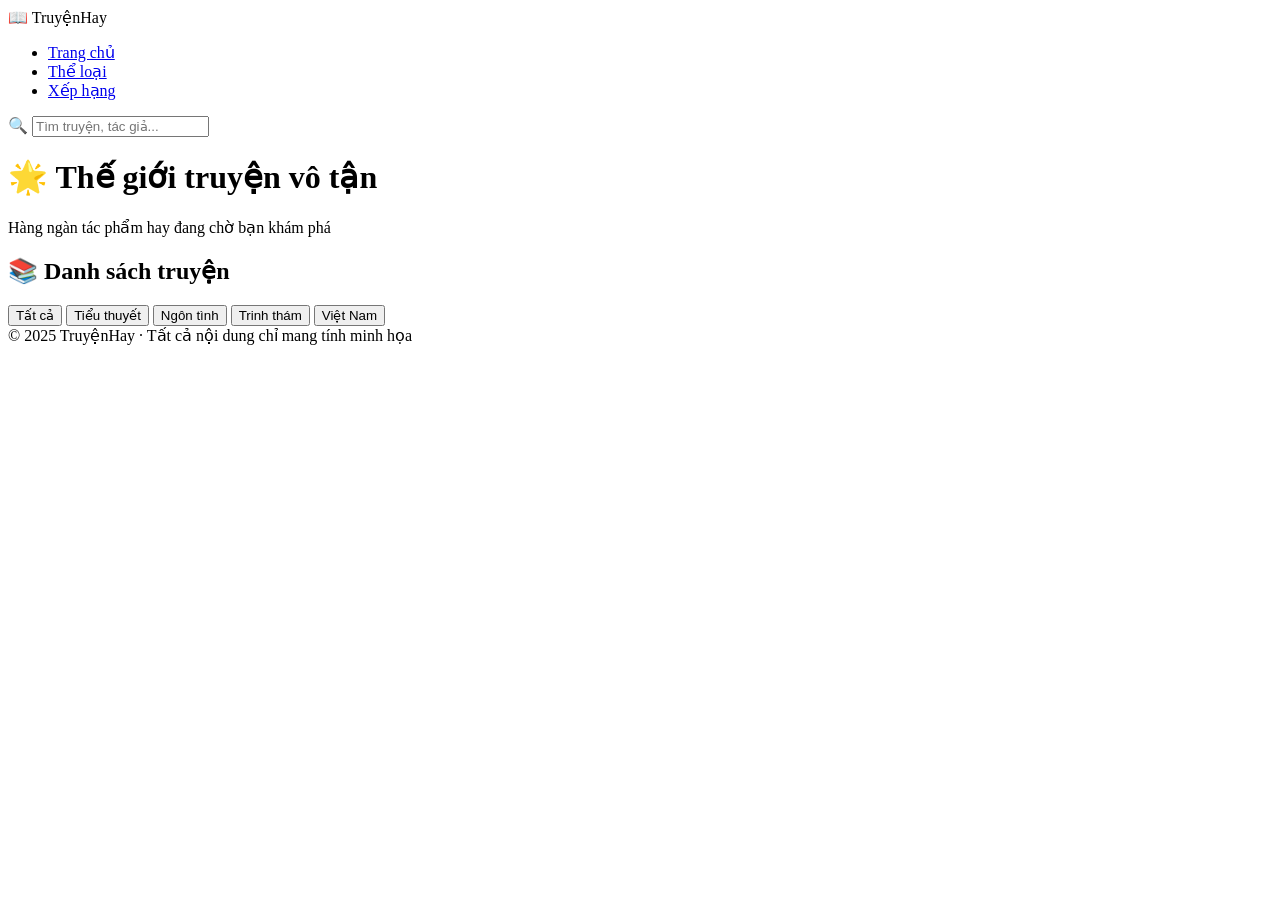
==== index.html @ 7a050a7c "Add files via upload" ====
<!DOCTYPE html>
<html lang="vi">
<head>
  <meta charset="UTF-8">
  <meta name="viewport" content="width=device-width, initial-scale=1.0">
  <title>TruyệnHay - Đọc truyện online</title>

  <!-- Liên kết file CSS -->
  <link rel="stylesheet" href="css/style.css">
</head>
<body>

  <!-- ===== NAVBAR ===== -->
  <nav class="navbar">
    <div class="logo">📖 TruyệnHay</div>

    <ul class="nav-links">
      <li><a href="index.html">Trang chủ</a></li>
      <li><a href="#">Thể loại</a></li>
      <li><a href="#">Xếp hạng</a></li>
    </ul>

    <!-- Thanh tìm kiếm -->
    <div class="search-bar">
      <span>🔍</span>
      <input type="text" id="search-input" placeholder="Tìm truyện, tác giả...">
    </div>
  </nav>

  <!-- ===== BANNER ===== -->
  <div class="hero">
    <h1>🌟 Thế giới truyện vô tận</h1>
    <p>Hàng ngàn tác phẩm hay đang chờ bạn khám phá</p>
  </div>

  <!-- ===== NỘI DUNG CHÍNH ===== -->
  <div class="container">

    <!-- Nút lọc thể loại -->
    <div class="section-header">
      <h2>📚 Danh sách truyện</h2>
    </div>

    <div class="filter-bar">
      <!-- data-loai dùng để JS nhận biết lọc theo loại nào -->
      <button class="filter-btn active" data-loai="tat-ca">Tất cả</button>
      <button class="filter-btn" data-loai="tieu-thuyet">Tiểu thuyết</button>
      <button class="filter-btn" data-loai="ngon-tinh">Ngôn tình</button>
      <button class="filter-btn" data-loai="trinh-tham">Trinh thám</button>
      <button class="filter-btn" data-loai="viet-nam">Việt Nam</button>
    </div>

    <!-- JS sẽ tự động điền thẻ truyện vào đây -->
    <div class="story-grid" id="story-grid"></div>

  </div>

  <!-- ===== FOOTER ===== -->
  <footer>
    © 2025 TruyệnHay · Tất cả nội dung chỉ mang tính minh họa
  </footer>

  <!-- Liên kết JS — đặt cuối body để HTML load trước -->
  <script src="js/data.js"></script>
  <script src="js/home.js"></script>

</body>
</html>
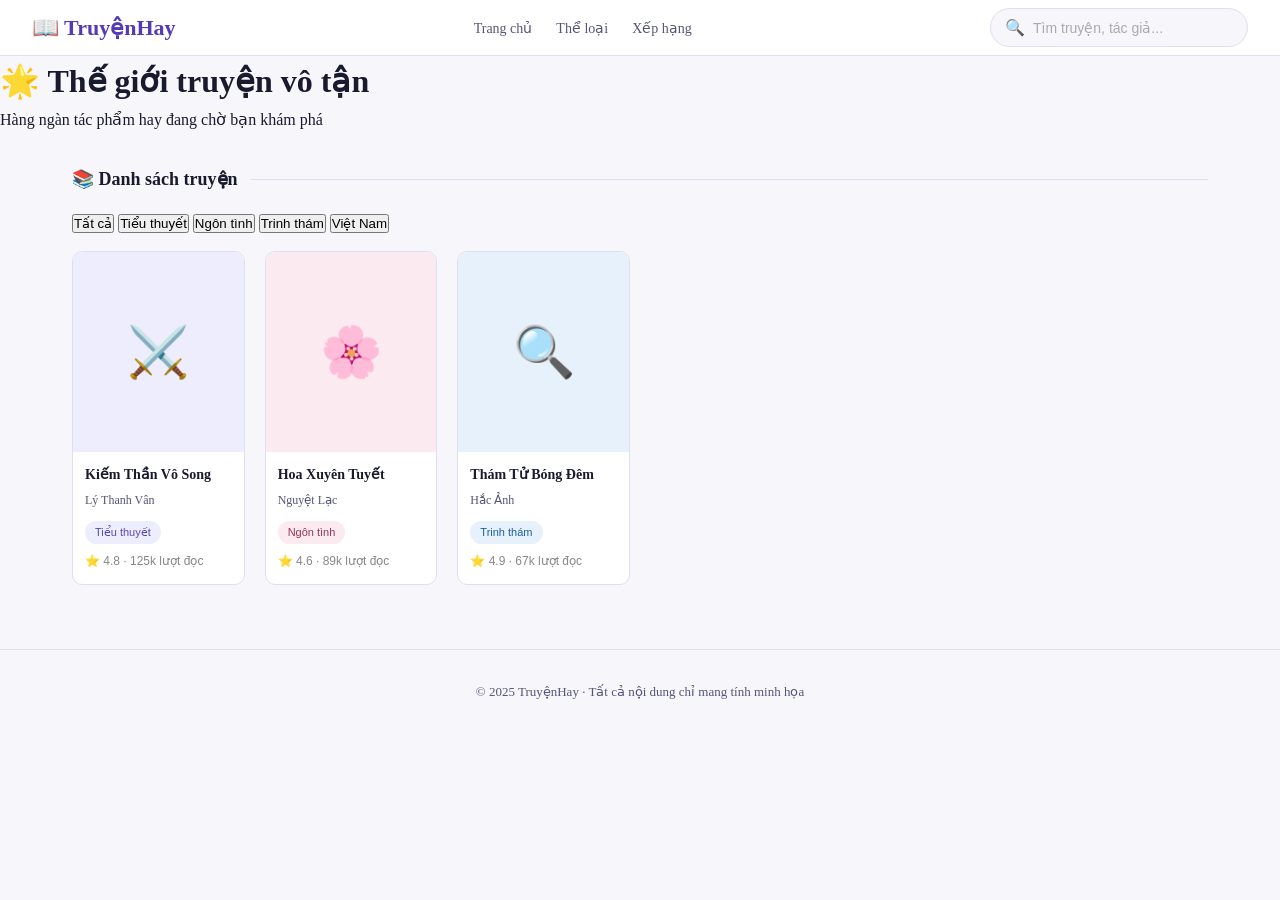
==== commit b3b1e320: "Update index.html" ====
--- a/index.html
+++ b/index.html
@@ -5,12 +5,10 @@
   <meta name="viewport" content="width=device-width, initial-scale=1.0">
   <title>TruyệnHay - Đọc truyện online</title>
 
-  <!-- Liên kết file CSS -->
   <link rel="stylesheet" href="css/style.css">
 </head>
 <body>
 
-  <!-- ===== NAVBAR ===== -->
   <nav class="navbar">
     <div class="logo">📖 TruyệnHay</div>
 
@@ -20,29 +18,30 @@
       <li><a href="#">Xếp hạng</a></li>
     </ul>
 
-    <!-- Thanh tìm kiếm -->
     <div class="search-bar">
       <span>🔍</span>
       <input type="text" id="search-input" placeholder="Tìm truyện, tác giả...">
     </div>
   </nav>
 
-  <!-- ===== BANNER ===== -->
   <div class="hero">
     <h1>🌟 Thế giới truyện vô tận</h1>
     <p>Hàng ngàn tác phẩm hay đang chờ bạn khám phá</p>
   </div>
 
-  <!-- ===== NỘI DUNG CHÍNH ===== -->
   <div class="container">
 
-    <!-- Nút lọc thể loại -->
+    <div id="khu-vuc-lich-su" style="display: none; margin-bottom: 3rem; padding-bottom: 1.5rem; border-bottom: 2px dashed var(--mau-vien, #e0dff0);">
+      <div class="section-header">
+        <h2>⏱️ Truyện bạn vừa đọc</h2>
+      </div>
+      <div class="story-grid" id="history-grid"></div>
+    </div>
     <div class="section-header">
       <h2>📚 Danh sách truyện</h2>
     </div>
 
     <div class="filter-bar">
-      <!-- data-loai dùng để JS nhận biết lọc theo loại nào -->
       <button class="filter-btn active" data-loai="tat-ca">Tất cả</button>
       <button class="filter-btn" data-loai="tieu-thuyet">Tiểu thuyết</button>
       <button class="filter-btn" data-loai="ngon-tinh">Ngôn tình</button>
@@ -50,17 +49,14 @@
       <button class="filter-btn" data-loai="viet-nam">Việt Nam</button>
     </div>
 
-    <!-- JS sẽ tự động điền thẻ truyện vào đây -->
     <div class="story-grid" id="story-grid"></div>
 
   </div>
 
-  <!-- ===== FOOTER ===== -->
   <footer>
     © 2025 TruyệnHay · Tất cả nội dung chỉ mang tính minh họa
   </footer>
 
-  <!-- Liên kết JS — đặt cuối body để HTML load trước -->
   <script src="js/data.js"></script>
   <script src="js/home.js"></script>
 
--- a/css/style.css
+++ b/css/style.css
@@ -0,0 +1,227 @@
+/* ===== RESET & BIẾN MÀU ===== */
+* {
+  margin: 0;
+  padding: 0;
+  box-sizing: border-box;
+}
+
+:root {
+  --mau-chinh: #533AB7;        /* Tím chính */
+  --mau-chinh-nhat: #EEEDFE;   /* Tím nhạt nền */
+  --mau-chu: #1a1a2e;          /* Màu chữ đậm */
+  --mau-phu: #555577;          /* Màu chữ phụ */
+  --mau-nen: #f7f6fb;          /* Nền trang */
+  --mau-vien: #e0dff0;         /* Màu viền */
+  --border-r: 10px;            /* Bo góc */
+}
+
+body {
+  font-family: 'Georgia', serif;
+  background-color: var(--mau-nen);
+  color: var(--mau-chu);
+  line-height: 1.6;
+}
+
+a {
+  text-decoration: none;
+  color: inherit;
+}
+
+/* ===== NAVBAR ===== */
+.navbar {
+  background: white;
+  border-bottom: 1px solid var(--mau-vien);
+  padding: 0 2rem;
+  height: 56px;
+  display: flex;
+  align-items: center;
+  justify-content: space-between;
+  position: sticky;           /* Dính trên đầu khi cuộn */
+  top: 0;
+  z-index: 100;
+}
+
+.navbar .logo {
+  font-size: 22px;
+  font-weight: bold;
+  color: var(--mau-chinh);
+}
+
+.navbar .nav-links {
+  display: flex;
+  gap: 1.5rem;
+  list-style: none;
+}
+
+.navbar .nav-links a {
+  font-size: 14px;
+  color: var(--mau-phu);
+  transition: color 0.2s;
+}
+
+.navbar .nav-links a:hover {
+  color: var(--mau-chinh);
+}
+
+/* ===== THANH TÌM KIẾM ===== */
+.search-bar {
+  display: flex;
+  align-items: center;
+  background: var(--mau-nen);
+  border: 1px solid var(--mau-vien);
+  border-radius: 20px;
+  padding: 6px 14px;
+  gap: 8px;
+}
+
+.search-bar input {
+  border: none;
+  background: transparent;
+  outline: none;
+  font-size: 14px;
+  width: 200px;
+}
+
+.search-bar input::placeholder {
+  color: #aaa;
+}
+
+/* ===== LƯỚI TRUYỆN ===== */
+.story-grid {
+  display: grid;
+  /* Tự động tạo cột, mỗi cột tối thiểu 160px */
+  grid-template-columns: repeat(auto-fill, minmax(160px, 1fr));
+  gap: 20px;
+  padding: 1rem 0;
+}
+
+/* ===== THẺ TRUYỆN ===== */
+.story-card {
+  background: white;
+  border: 1px solid var(--mau-vien);
+  border-radius: var(--border-r);
+  overflow: hidden;
+  cursor: pointer;
+  transition: transform 0.2s, box-shadow 0.2s;
+}
+
+.story-card:hover {
+  transform: translateY(-5px);
+  box-shadow: 0 8px 24px rgba(83, 58, 183, 0.15);
+}
+
+.story-card .cover {
+  width: 100%;
+  height: 200px;
+  object-fit: cover;       /* Ảnh bìa không bị méo */
+  display: block;
+}
+
+/* Dùng khi không có ảnh — hiện emoji thay thế */
+.story-card .cover-placeholder {
+  width: 100%;
+  height: 200px;
+  display: flex;
+  align-items: center;
+  justify-content: center;
+  font-size: 50px;
+  background: var(--mau-chinh-nhat);
+}
+
+.story-card .card-info {
+  padding: 12px;
+}
+
+.story-card .card-title {
+  font-size: 14px;
+  font-weight: bold;
+  margin-bottom: 4px;
+  /* Giới hạn 2 dòng, thêm "..." nếu dài hơn */
+  display: -webkit-box;
+  -webkit-line-clamp: 2;
+  -webkit-box-orient: vertical;
+  overflow: hidden;
+}
+
+.story-card .card-author {
+  font-size: 12px;
+  color: var(--mau-phu);
+  margin-bottom: 8px;
+}
+
+/* ===== NHÃN THỂ LOẠI (BADGE) ===== */
+.badge {
+  display: inline-block;
+  font-size: 11px;
+  padding: 3px 10px;
+  border-radius: 20px;
+  font-family: sans-serif;
+}
+
+.badge-tieu-thuyet { background: #EEEDFE; color: #534AB7; }
+.badge-ngon-tinh   { background: #FBEAF0; color: #993356; }
+.badge-trinh-tham  { background: #E6F1FB; color: #185FA5; }
+.badge-viet-nam    { background: #EAF3DE; color: #3B6D11; }
+
+/* ===== TIÊU ĐỀ PHẦN ===== */
+.section-header {
+  display: flex;
+  align-items: center;
+  gap: 12px;
+  margin: 2rem 0 1rem;
+}
+
+.section-header h2 {
+  font-size: 18px;
+  white-space: nowrap;
+}
+
+/* Đường kẻ ngang sau tiêu đề */
+.section-header::after {
+  content: '';
+  flex: 1;
+  height: 1px;
+  background: var(--mau-vien);
+}
+
+/* ===== NÚT BẤM CHUNG ===== */
+.btn {
+  display: inline-block;
+  padding: 10px 24px;
+  border-radius: 8px;
+  border: none;
+  cursor: pointer;
+  font-size: 14px;
+  font-family: 'Georgia', serif;
+  transition: opacity 0.2s;
+}
+
+.btn:hover { opacity: 0.85; }
+
+.btn-primary {
+  background: var(--mau-chinh);
+  color: white;
+}
+
+.btn-outline {
+  background: transparent;
+  border: 1px solid var(--mau-chinh);
+  color: var(--mau-chinh);
+}
+
+/* ===== CONTAINER CHÍNH ===== */
+.container {
+  max-width: 1200px;
+  margin: 0 auto;
+  padding: 0 2rem;
+}
+
+/* ===== FOOTER ===== */
+footer {
+  text-align: center;
+  padding: 2rem;
+  color: var(--mau-phu);
+  font-size: 13px;
+  border-top: 1px solid var(--mau-vien);
+  margin-top: 3rem;
+}
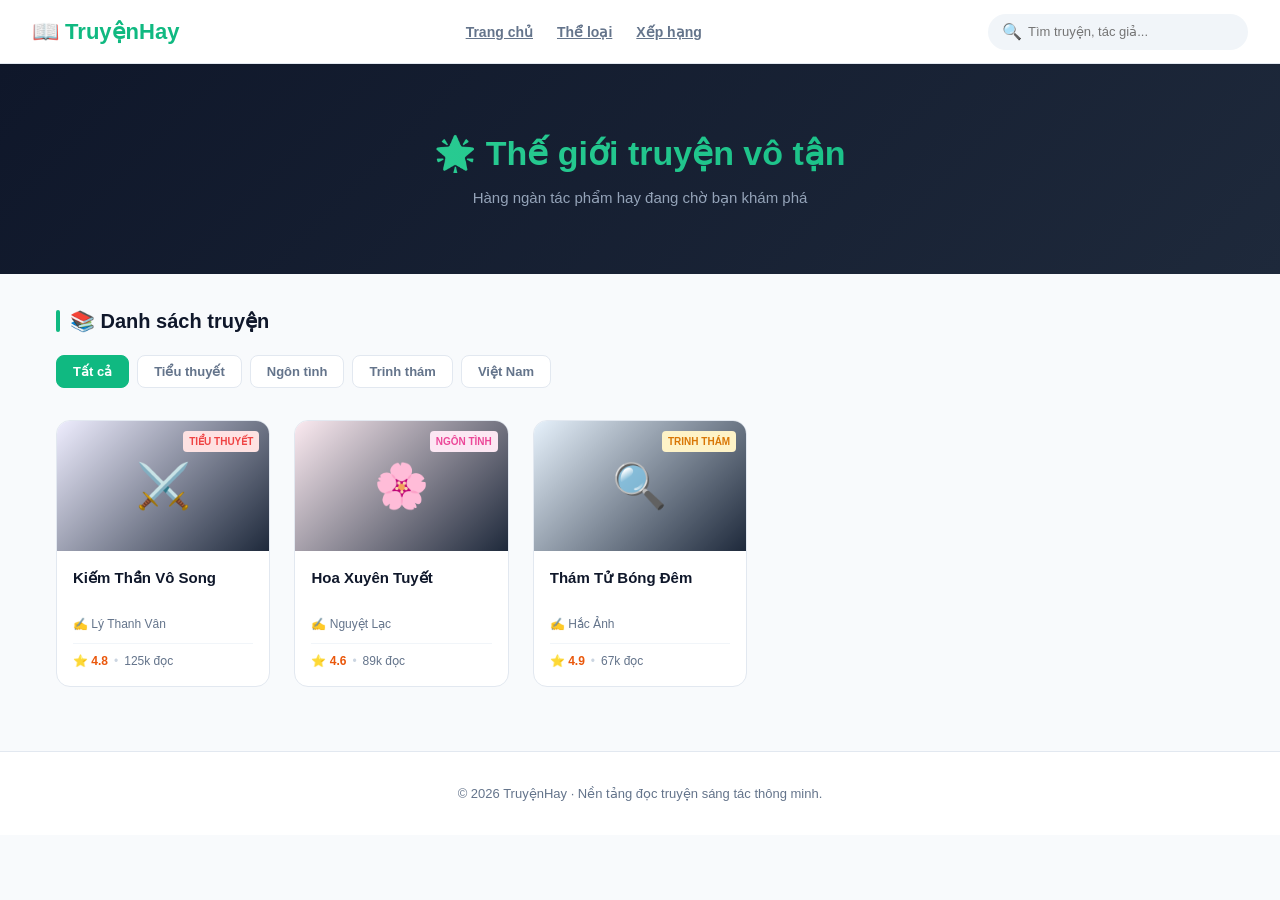
==== commit b253ba93: "Update index.html" ====
--- a/index.html
+++ b/index.html
@@ -5,7 +5,7 @@
   <meta name="viewport" content="width=device-width, initial-scale=1.0">
   <title>TruyệnHay - Đọc truyện online</title>
 
-  <link rel="stylesheet" href="css/style.css">
+  <link rel="stylesheet" href="css/style.css?v=2.0">
 </head>
 <body>
 
@@ -13,7 +13,7 @@
     <div class="logo">📖 TruyệnHay</div>
 
     <ul class="nav-links">
-      <li><a href="index.html">Trang chủ</a></li>
+      <li><a href="index.html" class="active">Trang chủ</a></li>
       <li><a href="#">Thể loại</a></li>
       <li><a href="#">Xếp hạng</a></li>
     </ul>
@@ -31,12 +31,13 @@
 
   <div class="container">
 
-    <div id="khu-vuc-lich-su" style="display: none; margin-bottom: 3rem; padding-bottom: 1.5rem; border-bottom: 2px dashed var(--mau-vien, #e0dff0);">
+    <div id="khu-vuc-lich-su" style="display: none; margin-bottom: 3rem; padding-bottom: 2rem; border-bottom: 1px dashed var(--mau-vien, #e2e8f0);">
       <div class="section-header">
         <h2>⏱️ Truyện bạn vừa đọc</h2>
       </div>
       <div class="story-grid" id="history-grid"></div>
     </div>
+
     <div class="section-header">
       <h2>📚 Danh sách truyện</h2>
     </div>
@@ -54,11 +55,11 @@
   </div>
 
   <footer>
-    © 2025 TruyệnHay · Tất cả nội dung chỉ mang tính minh họa
+    © 2026 TruyệnHay · Nền tảng đọc truyện sáng tác thông minh.
   </footer>
 
   <script src="js/data.js"></script>
-  <script src="js/home.js"></script>
+  <script src="js/home.js?v=2.0"></script>
 
 </body>
 </html>
--- a/css/style.css
+++ b/css/style.css
@@ -1,4 +1,3 @@
-/* ===== RESET & BIẾN MÀU ===== */
 * {
   margin: 0;
   padding: 0;
@@ -6,44 +5,43 @@
 }
 
 :root {
-  --mau-chinh: #533AB7;        /* Tím chính */
-  --mau-chinh-nhat: #EEEDFE;   /* Tím nhạt nền */
-  --mau-chu: #1a1a2e;          /* Màu chữ đậm */
-  --mau-phu: #555577;          /* Màu chữ phụ */
-  --mau-nen: #f7f6fb;          /* Nền trang */
-  --mau-vien: #e0dff0;         /* Màu viền */
-  --border-r: 10px;            /* Bo góc */
+  --mau-chinh: #10b981;          /* Xanh lục bảo Metruyensangtac */
+  --mau-chinh-hover: #059669;
+  --mau-nen: #f8fafc;            
+  --mau-card: #ffffff;
+  --mau-chu-chinh: #0f172a;      
+  --mau-chu-phu: #64748b;        
+  --mau-vien: #e2e8f0;
+  --bo-goc: 14px;                /* Bo góc thẻ truyện */
 }
 
 body {
-  font-family: 'Georgia', serif;
+  font-family: -apple-system, BlinkMacSystemFont, "Segoe UI", Roboto, Helvetica, Arial, sans-serif;
   background-color: var(--mau-nen);
-  color: var(--mau-chu);
-  line-height: 1.6;
-}
-
-a {
-  text-decoration: none;
-  color: inherit;
-}
-
-/* ===== NAVBAR ===== */
+  color: var(--mau-chu-chinh);
+  line-height: 1.5;
+}
+
+/* NAVBAR */
 .navbar {
-  background: white;
+  background: rgba(255, 255, 255, 0.9);
+  backdrop-filter: blur(8px);
+  -webkit-backdrop-filter: blur(8px);
   border-bottom: 1px solid var(--mau-vien);
   padding: 0 2rem;
-  height: 56px;
+  height: 64px;
   display: flex;
   align-items: center;
   justify-content: space-between;
-  position: sticky;           /* Dính trên đầu khi cuộn */
+  position: sticky;
   top: 0;
   z-index: 100;
+  box-shadow: 0 1px 3px rgba(0,0,0,0.05);
 }
 
 .navbar .logo {
   font-size: 22px;
-  font-weight: bold;
+  font-weight: 800;
   color: var(--mau-chinh);
 }
 
@@ -55,173 +53,223 @@
 
 .navbar .nav-links a {
   font-size: 14px;
-  color: var(--mau-phu);
-  transition: color 0.2s;
-}
-
-.navbar .nav-links a:hover {
-  color: var(--mau-chinh);
-}
-
-/* ===== THANH TÌM KIẾM ===== */
+  font-weight: 600;
+  color: var(--mau-chu-phu);
+}
+
 .search-bar {
   display: flex;
   align-items: center;
-  background: var(--mau-nen);
-  border: 1px solid var(--mau-vien);
-  border-radius: 20px;
+  background: #f1f5f9;
   padding: 6px 14px;
-  gap: 8px;
+  border-radius: 99px;
+  width: 260px;
 }
 
 .search-bar input {
   border: none;
   background: transparent;
   outline: none;
-  font-size: 14px;
-  width: 200px;
-}
-
-.search-bar input::placeholder {
-  color: #aaa;
-}
-
-/* ===== LƯỚI TRUYỆN ===== */
+  margin-left: 6px;
+  font-size: 13px;
+  width: 100%;
+}
+
+/* HERO BANNER */
+.hero {
+  background: linear-gradient(135deg, #0f172a 0%, #1e293b 100%);
+  color: white;
+  text-align: center;
+  padding: 4rem 2rem;
+}
+
+.hero h1 {
+  font-size: 34px;
+  font-weight: 800;
+  margin-bottom: 8px;
+  background: linear-gradient(to right, #34d399, #10b981);
+  -webkit-background-clip: text;
+  -webkit-text-fill-color: transparent;
+}
+
+.hero p {
+  font-size: 15px;
+  color: #94a3b8;
+}
+
+/* CONTAINER & FILTER */
+.container {
+  max-width: 1200px;
+  margin: 2rem auto;
+  padding: 0 1rem;
+}
+
+.section-header {
+  margin-bottom: 1.2rem;
+}
+
+.section-header h2 {
+  font-size: 20px;
+  font-weight: 800;
+  position: relative;
+  padding-left: 14px;
+}
+
+.section-header h2::before {
+  content: '';
+  position: absolute;
+  left: 0;
+  top: 4px;
+  bottom: 4px;
+  width: 4px;
+  background: var(--mau-chinh);
+  border-radius: 4px;
+}
+
+.filter-bar {
+  display: flex;
+  gap: 8px;
+  flex-wrap: wrap;
+  margin-bottom: 2rem;
+}
+
+.filter-btn {
+  padding: 8px 16px;
+  border-radius: 8px;
+  border: 1px solid var(--mau-vien);
+  background: var(--mau-card);
+  font-size: 13px;
+  font-weight: 600;
+  cursor: pointer;
+  color: var(--mau-chu-phu);
+  transition: all 0.2s;
+}
+
+.filter-btn.active, .filter-btn:hover {
+  background: var(--mau-chinh);
+  color: white;
+  border-color: var(--mau-chinh);
+}
+
+/* LƯỚI CARD TRUYỆN MỚI HOÀN TOÀN */
 .story-grid {
   display: grid;
-  /* Tự động tạo cột, mỗi cột tối thiểu 160px */
-  grid-template-columns: repeat(auto-fill, minmax(160px, 1fr));
-  gap: 20px;
-  padding: 1rem 0;
-}
-
-/* ===== THẺ TRUYỆN ===== */
+  grid-template-columns: repeat(auto-fill, minmax(200px, 1fr));
+  gap: 1.5rem;
+}
+
 .story-card {
-  background: white;
+  background: var(--mau-card);
+  border-radius: var(--bo-goc);
+  overflow: hidden;
   border: 1px solid var(--mau-vien);
-  border-radius: var(--border-r);
-  overflow: hidden;
   cursor: pointer;
   transition: transform 0.2s, box-shadow 0.2s;
+  display: flex;
+  flex-direction: column;
+  position: relative;
 }
 
 .story-card:hover {
-  transform: translateY(-5px);
-  box-shadow: 0 8px 24px rgba(83, 58, 183, 0.15);
-}
-
-.story-card .cover {
+  transform: translateY(-4px);
+  box-shadow: 0 12px 20px -5px rgba(0, 0, 0, 0.1);
+}
+
+/* Khung ảnh bìa chuyển sang Gradient */
+.cover-wrapper {
+  height: 130px;
   width: 100%;
-  height: 200px;
-  object-fit: cover;       /* Ảnh bìa không bị méo */
-  display: block;
-}
-
-/* Dùng khi không có ảnh — hiện emoji thay thế */
-.story-card .cover-placeholder {
-  width: 100%;
-  height: 200px;
   display: flex;
   align-items: center;
   justify-content: center;
-  font-size: 50px;
-  background: var(--mau-chinh-nhat);
-}
-
-.story-card .card-info {
-  padding: 12px;
-}
-
-.story-card .card-title {
-  font-size: 14px;
-  font-weight: bold;
+  position: relative;
+}
+
+.story-emoji {
+  font-size: 44px;
+}
+
+/* Badge đè lên góc */
+.badge {
+  position: absolute;
+  top: 10px;
+  right: 10px;
+  padding: 3px 6px;
+  border-radius: 4px;
+  font-size: 10px;
+  font-weight: 700;
+  text-transform: uppercase;
+}
+
+.badge-tieu-thuyet { background: #fee2e2; color: #ef4444; }
+.badge-ngon-tinh { background: #fce7f3; color: #ec4899; }
+.badge-trinh-tham { background: #fef3c7; color: #d97706; }
+.badge-viet-nam { background: #dcfce7; color: #10b981; }
+
+.badge-history {
+  position: absolute;
+  bottom: 8px;
+  left: 8px;
+  background: rgba(15, 23, 42, 0.8);
+  color: white;
+  font-size: 11px;
+  padding: 2px 6px;
+  border-radius: 4px;
+}
+
+/* Phần chữ */
+.card-info {
+  padding: 1rem;
+  display: flex;
+  flex-direction: column;
+  flex-grow: 1;
+}
+
+.card-title {
+  font-size: 15px;
+  font-weight: 700;
+  color: var(--mau-chu-chinh);
   margin-bottom: 4px;
-  /* Giới hạn 2 dòng, thêm "..." nếu dài hơn */
   display: -webkit-box;
   -webkit-line-clamp: 2;
   -webkit-box-orient: vertical;
   overflow: hidden;
-}
-
-.story-card .card-author {
+  min-height: 44px;
+}
+
+.card-author {
   font-size: 12px;
-  color: var(--mau-phu);
-  margin-bottom: 8px;
-}
-
-/* ===== NHÃN THỂ LOẠI (BADGE) ===== */
-.badge {
-  display: inline-block;
-  font-size: 11px;
-  padding: 3px 10px;
-  border-radius: 20px;
-  font-family: sans-serif;
-}
-
-.badge-tieu-thuyet { background: #EEEDFE; color: #534AB7; }
-.badge-ngon-tinh   { background: #FBEAF0; color: #993356; }
-.badge-trinh-tham  { background: #E6F1FB; color: #185FA5; }
-.badge-viet-nam    { background: #EAF3DE; color: #3B6D11; }
-
-/* ===== TIÊU ĐỀ PHẦN ===== */
-.section-header {
-  display: flex;
-  align-items: center;
-  gap: 12px;
-  margin: 2rem 0 1rem;
-}
-
-.section-header h2 {
-  font-size: 18px;
-  white-space: nowrap;
-}
-
-/* Đường kẻ ngang sau tiêu đề */
-.section-header::after {
-  content: '';
-  flex: 1;
-  height: 1px;
-  background: var(--mau-vien);
-}
-
-/* ===== NÚT BẤM CHUNG ===== */
-.btn {
-  display: inline-block;
-  padding: 10px 24px;
-  border-radius: 8px;
-  border: none;
-  cursor: pointer;
-  font-size: 14px;
-  font-family: 'Georgia', serif;
-  transition: opacity 0.2s;
-}
-
-.btn:hover { opacity: 0.85; }
-
-.btn-primary {
-  background: var(--mau-chinh);
-  color: white;
-}
-
-.btn-outline {
-  background: transparent;
-  border: 1px solid var(--mau-chinh);
-  color: var(--mau-chinh);
-}
-
-/* ===== CONTAINER CHÍNH ===== */
-.container {
-  max-width: 1200px;
-  margin: 0 auto;
-  padding: 0 2rem;
-}
-
-/* ===== FOOTER ===== */
+  color: var(--mau-chu-phu);
+  margin-bottom: auto;
+}
+
+/* Thống kê hàng ngang phẳng */
+.card-meta {
+  display: flex;
+  align-items: center;
+  margin-top: 10px;
+  padding-top: 8px;
+  border-top: 1px solid #f1f5f9;
+  font-size: 12px;
+  color: var(--mau-chu-phu);
+}
+
+.text-rating {
+  color: #ea580c;
+  font-weight: 600;
+}
+
+.meta-divider {
+  margin: 0 6px;
+  color: #cbd5e1;
+}
+
 footer {
   text-align: center;
   padding: 2rem;
-  color: var(--mau-phu);
+  color: var(--mau-chu-phu);
   font-size: 13px;
   border-top: 1px solid var(--mau-vien);
-  margin-top: 3rem;
-}+  background: white;
+  margin-top: 4rem;
+}
